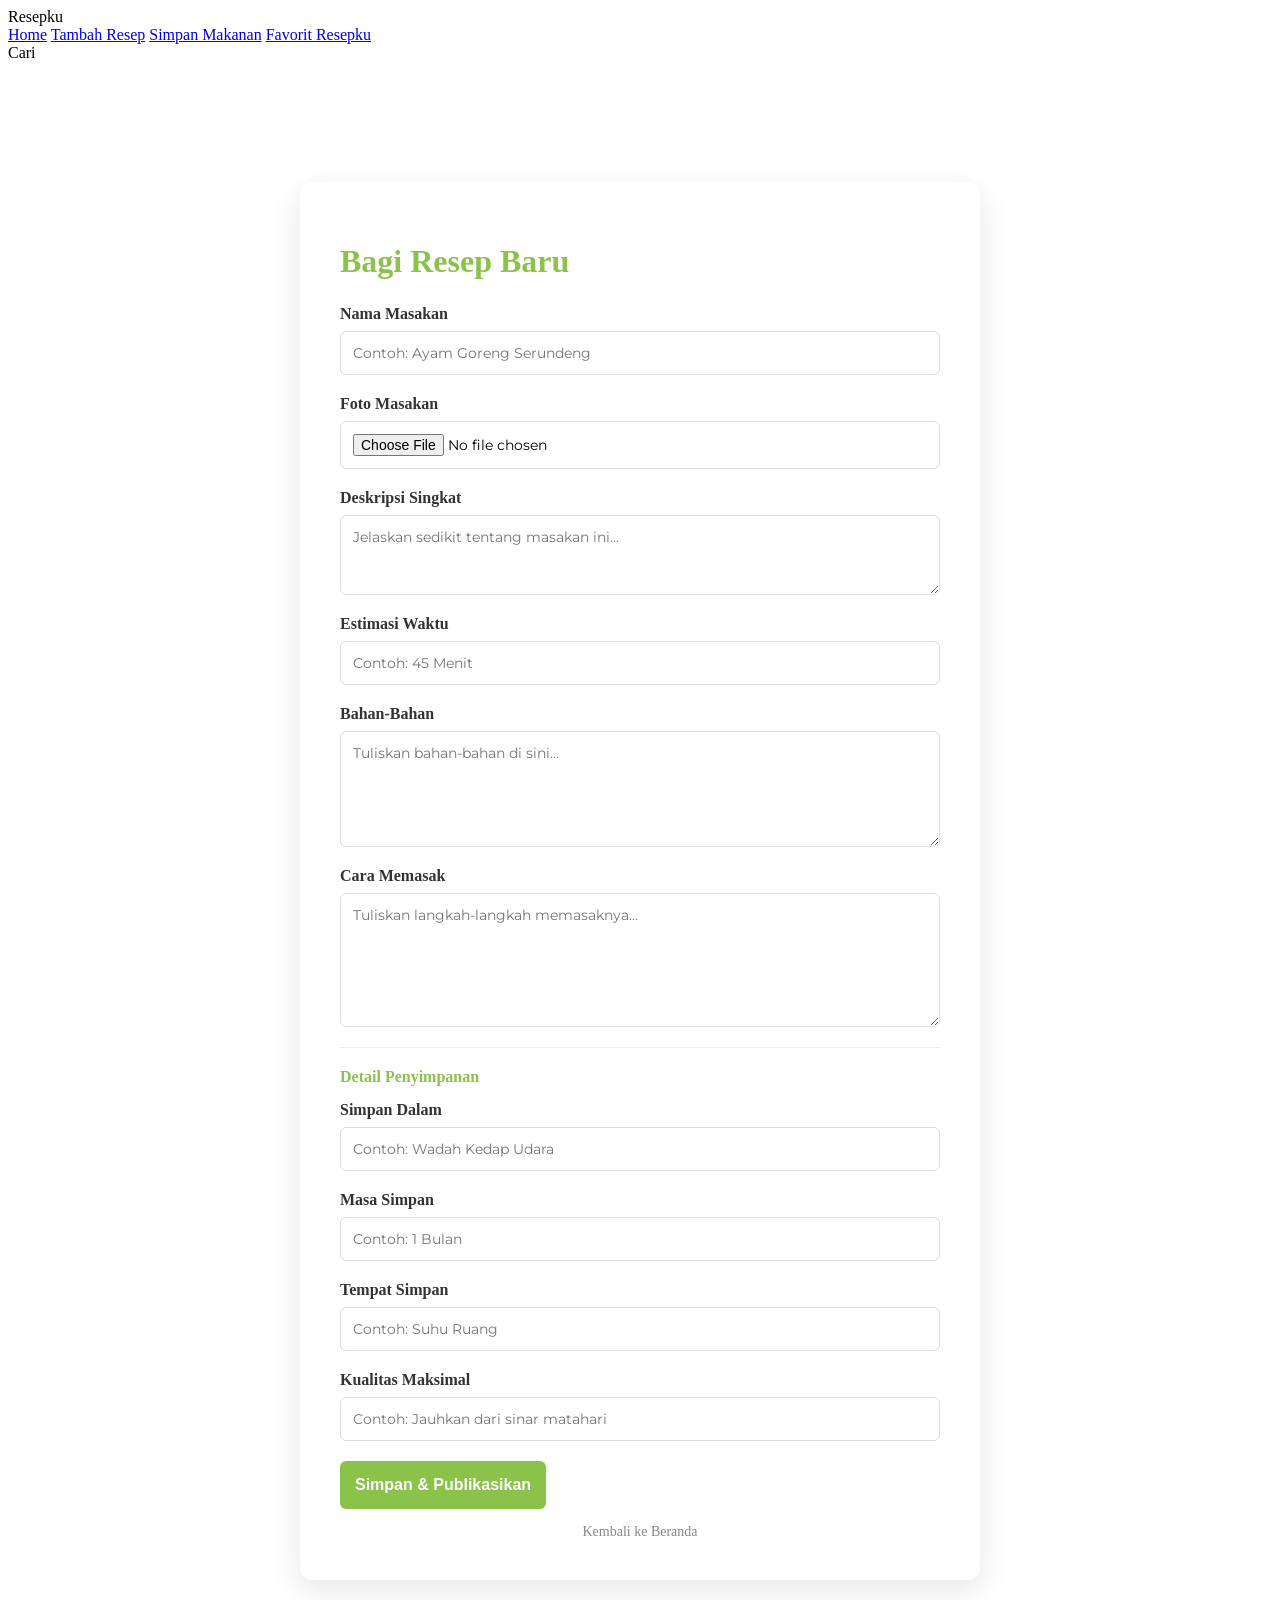
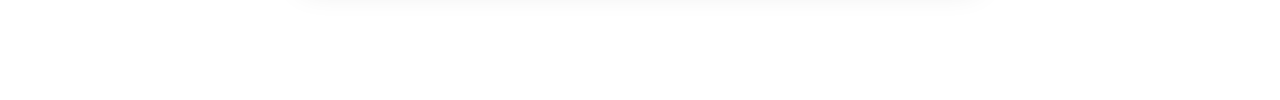
==== add.html @ d9812319 "Add files via upload" ====
<!DOCTYPE html>
<html lang="id">
<head>
    <meta charset="UTF-8">
    <meta name="viewport" content="width=device-width, initial-scale=1.0">
    <title>Bagikan Resep - Resepku</title>
    <link href="https://fonts.googleapis.com/css2?family=Montserrat:wght@500;700;800&display=swap" rel="stylesheet">
    <link rel="stylesheet" href="/static/style.css">
    <style>
        .container-add {
            max-width: 600px;
            margin: 120px auto; /* Margin atas gede biar gak ketutup navbar fixed lo */
            background: white;
            padding: 40px;
            border-radius: 12px;
            box-shadow: 0 10px 30px rgba(0,0,0,0.1);
        }
        .container-add h1 {
            color: #8BC34A;
            margin-bottom: 25px;
            font-weight: 800;
        }
        .form-group {
            margin-bottom: 20px;
            display: flex;
            flex-direction: column;
        }
        .form-group label {
            font-weight: 600;
            margin-bottom: 8px;
            color: #333;
        }
        .form-group input, .form-group textarea {
            padding: 12px;
            border: 1px solid #ddd;
            border-radius: 6px;
            font-family: 'Montserrat', sans-serif;
            font-size: 14px;
        }
        .btn-submit-resep {
            background-color: #8BC34A;
            color: white;
            padding: 15px;
            border: none;
            border-radius: 6px;
            font-weight: 800;
            cursor: pointer;
            transition: 0.3s;
            font-size: 16px;
        }
        .btn-submit-resep:hover {
            background-color: #388E3C;
        }
        .link-batal {
            display: block;
            text-align: center;
            margin-top: 15px;
            color: #888;
            text-decoration: none;
            font-size: 14px;
        }
    </style>
</head>
<body>
    <div class="nav-bar">
        <div class="logo">Resepku<br></div>
        <div class="nav-links">
            <a href="/">Home</a>
            <a href="/add-recipe" class="active-home">Tambah Resep</a>
            <a href="/Simpan-Makanan">Simpan Makanan</a>
            <a href="/favorit">Favorit Resepku</a>
            <div id="navSearchBtn" class="btn-cari-nav" onclick="window.location.href='/'">Cari</div>
        </div>
    </div>

    <div class="container-add">
        <h1>Bagi Resep Baru</h1>
        <form action="/add-recipe" method="POST" enctype="multipart/form-data">
            <div class="form-group">
                <label>Nama Masakan</label>
                <input type="text" name="title" placeholder="Contoh: Ayam Goreng Serundeng" required>
            </div>

            <div class="form-group">
                <label>Foto Masakan</label>
                <input type="file" name="image" accept="image/*" required>
            </div>

            <div class="form-group">
                <label>Deskripsi Singkat</label>
                <textarea name="desc" rows="3" placeholder="Jelaskan sedikit tentang masakan ini..." required></textarea>
            </div>

            <div class="form-group">
                <label>Estimasi Waktu</label>
                <input type="text" name="time" placeholder="Contoh: 45 Menit" required>
            </div>

            <div class="form-group">
                <label>Bahan-Bahan</label>
                <textarea name="bahan" rows="5" placeholder="Tuliskan bahan-bahan di sini..." required></textarea>
            </div>

            <div class="form-group">
                <label>Cara Memasak</label>
                <textarea name="langkah" rows="6" placeholder="Tuliskan langkah-langkah memasaknya..." required></textarea>
            </div>

            <hr style="margin-bottom: 20px; border: 0; border-top: 1px solid #eee;">
            <p style="margin-bottom: 15px; font-weight: 800; color: #8BC34A;">Detail Penyimpanan</p>

            <div class="form-group">
                <label>Simpan Dalam</label>
                <input type="text" name="simpan_dalam" placeholder="Contoh: Wadah Kedap Udara">
            </div>

            <div class="form-group">
                <label>Masa Simpan</label>
                <input type="text" name="masa_simpan" placeholder="Contoh: 1 Bulan">
            </div>

            <div class="form-group">
                <label>Tempat Simpan</label>
                <input type="text" name="tempat_simpan" placeholder="Contoh: Suhu Ruang">
            </div>

            <div class="form-group">
                <label>Kualitas Maksimal</label>
                <input type="text" name="kualitas_maksimal" placeholder="Contoh: Jauhkan dari sinar matahari">
            </div>

            <button type="submit" class="btn-submit-resep">Simpan & Publikasikan</button>
            <a href="/" class="link-batal">Kembali ke Beranda</a>
        </form>
    </div>

</body>
</html>
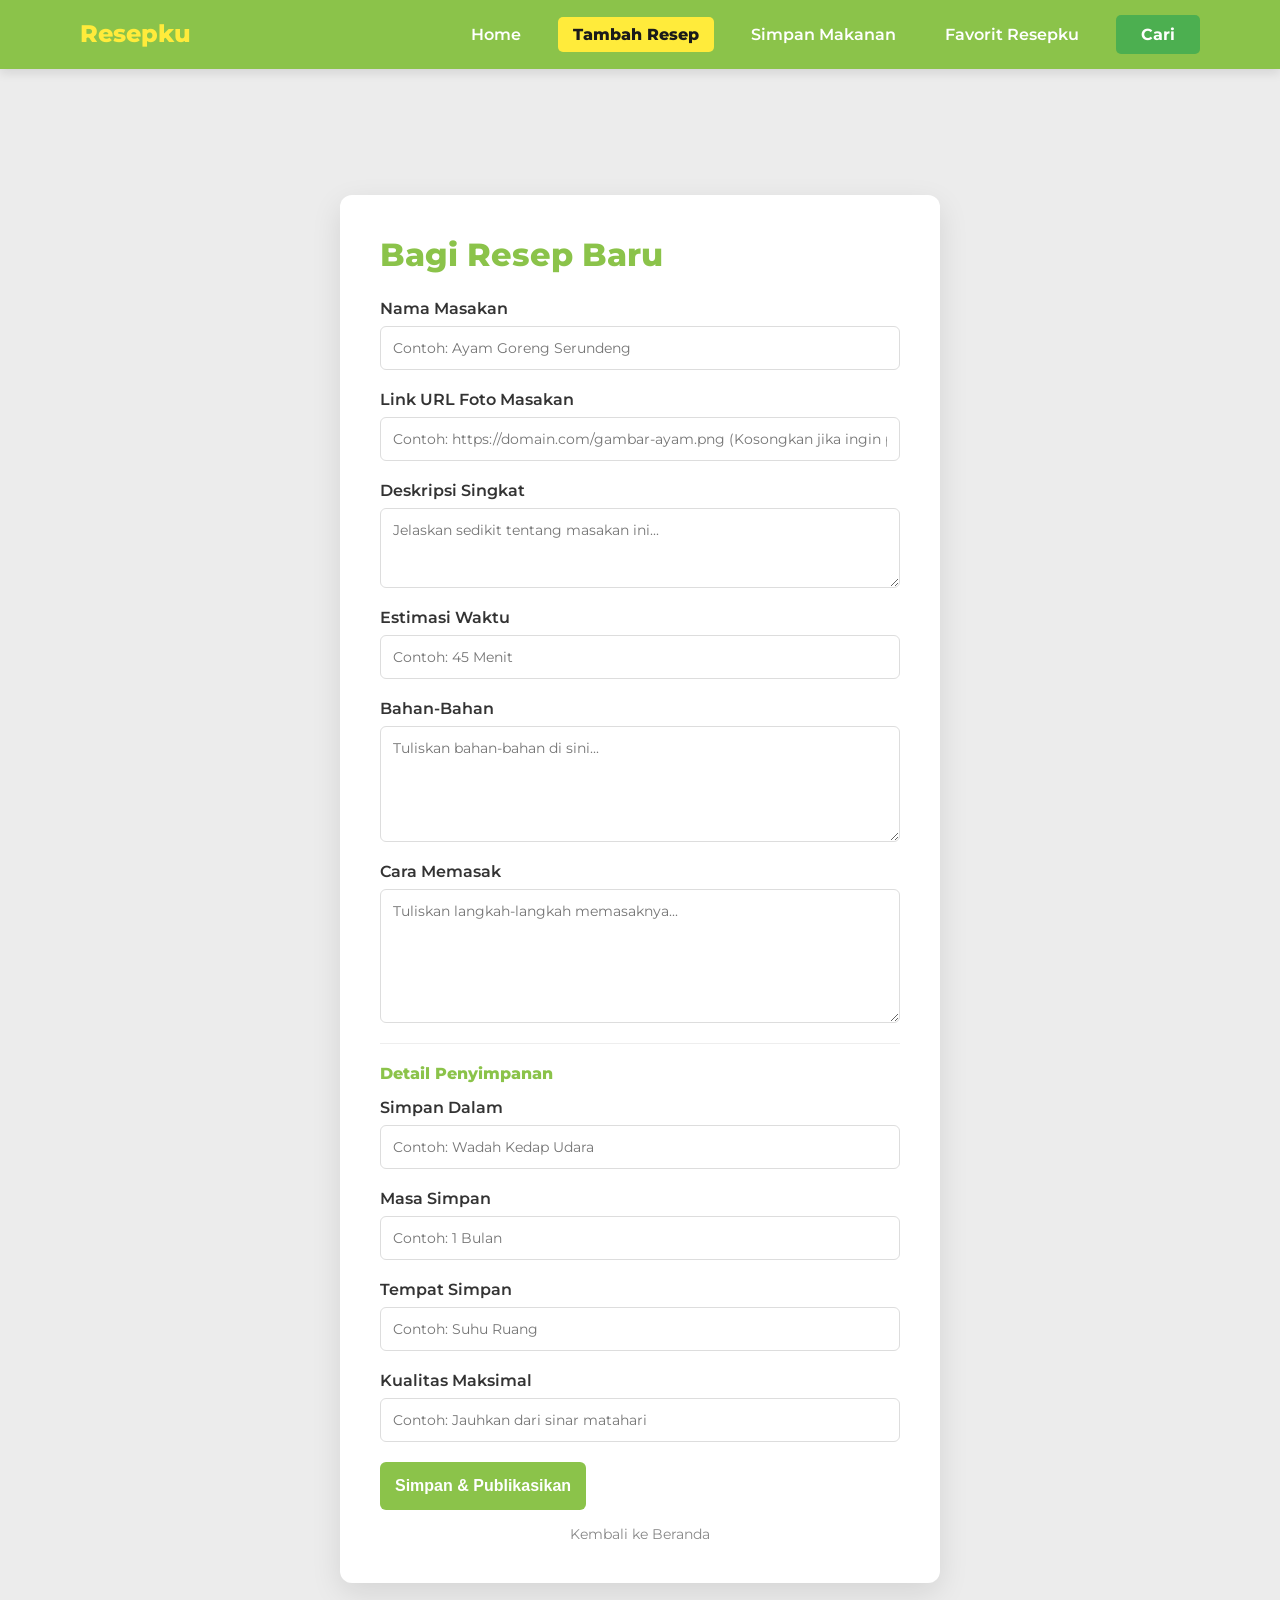
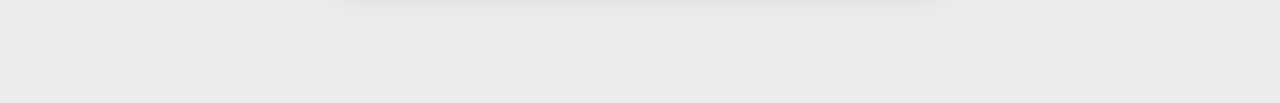
==== commit 6b1856bd: "Update add.html" ====
--- a/add.html
+++ b/add.html
@@ -75,15 +75,15 @@
 
     <div class="container-add">
         <h1>Bagi Resep Baru</h1>
-        <form action="/add-recipe" method="POST" enctype="multipart/form-data">
+        <form action="/add-recipe" method="POST">
             <div class="form-group">
                 <label>Nama Masakan</label>
                 <input type="text" name="title" placeholder="Contoh: Ayam Goreng Serundeng" required>
             </div>
 
             <div class="form-group">
-                <label>Foto Masakan</label>
-                <input type="file" name="image" accept="image/*" required>
+                <label>Link URL Foto Masakan</label>
+                <input type="text" name="image_url" placeholder="Contoh: https://domain.com/gambar-ayam.png (Kosongkan jika ingin pakai default)">
             </div>
 
             <div class="form-group">
@@ -135,4 +135,4 @@
     </div>
 
 </body>
-</html>+</html>
--- a/static/style.css
+++ b/static/style.css
@@ -0,0 +1,244 @@
+@import url('https://fonts.googleapis.com/css2?family=Montserrat:wght@500;700;800&display=swap');
+
+/* Reset dasar */
+* {
+    margin: 0;
+    padding: 0;
+    box-sizing: border-box;
+}
+
+/* Smooth Scroll buat navigasi internal bray */
+html {
+    scroll-behavior: smooth;
+}
+
+body {
+    background-color: #ECECEC;
+    font-family: 'Montserrat', sans-serif;
+    padding-top: 75px; 
+}
+
+/* Navbar */
+.nav-bar {
+    background-color: #8BC34A;
+    padding: 15px 80px;
+    display: flex;
+    justify-content: space-between;
+    align-items: center;
+    box-shadow: 0 4px 10px rgba(0,0,0,0.1);
+    position: fixed;   
+    top: 0;            
+    left: 0;           
+    width: 100%;       
+    z-index: 2000;
+}
+
+.logo {
+    color: #FFEB3B;
+    font-weight: 800;
+    font-size: 24px;
+    line-height: 1.1;
+    text-decoration: none;
+}
+
+.nav-links {
+    display: flex;
+    align-items: center;
+}
+
+.nav-links a {
+    text-decoration: none;
+    color: white; 
+    margin-right: 25px;
+    font-weight: 600;
+    padding: 8px 12px;
+    border-radius: 5px;
+    transition: 0.3s;
+}
+
+/* Hover effect buat menu biasa */
+.nav-links a:hover:not(.active-home):not(.btn-tambah-nav) {
+    background-color: rgba(255, 255, 255, 0.2);
+}
+
+/* --- LOGIKA ACTIVE (YELLOW BLOCK) --- */
+/* Biar gak gepeng, kita kasih padding dan background kuning bray */
+.nav-links a.active-home {
+    background-color: #FFEB3B;
+    color: #1A1A1A !important;
+    padding: 8px 15px;
+    font-weight: 800;
+    border-radius: 5px;
+}
+
+.btn-cari-nav {
+    display: inline-block;
+    background-color: #4CAF50;
+    color: white;
+    padding: 10px 25px;
+    border-radius: 5px;
+    cursor: pointer;
+    transition: 0.3s;
+    font-weight: 700;
+}
+
+/* --- TOMBOL FAVORIT (BINTANG) DI DALAM CARD --- */
+/* Ini yang lo cari bray, bordernya gue kasih 2px biar tegas */
+.btn-save-fav {
+    margin-top: 15px;
+    background-color: #ffffff;
+    color: #1A1A1A;
+    border: 2px solid #8BC34A; /* Border ijo tebel bray */
+    padding: 10px 15px;
+    border-radius: 6px;
+    font-weight: 800;
+    font-family: 'Montserrat', sans-serif;
+    font-size: 13px;
+    cursor: pointer;
+    transition: 0.3s;
+    display: block;
+    width: 100%;
+    text-align: center;
+}
+
+.btn-save-fav:hover {
+    background-color: #FFEB3B;
+    border-color: #FFEB3B;
+    transform: scale(1.02);
+}
+
+/* Hero Section */
+.hero {
+    background: linear-gradient(rgba(0,0,0,0.4), rgba(0,0,0,0.4)), url('/static/Background.png');
+    background-size: cover;
+    background-position: center;
+    height: 200px; 
+    padding: 0 80px;
+    color: white;
+    display: flex;
+    flex-direction: column;
+    justify-content: center;
+    position: relative;
+}
+
+.hero-title {
+    font-size: 36px; 
+    font-weight: 800;
+    margin-bottom: 5px;
+}
+
+.search-container {
+    display: flex;
+    gap: 15px;
+    margin-top: 10px;
+}
+
+.search-input {
+    width: 100%;
+    max-width: 800px; 
+    padding: 15px 15px 15px 55px; 
+    border-radius: 8px;
+    border: 2px solid transparent;
+    font-size: 16px;
+    outline: none;
+    background-image: url('/static/Kaca_pembesar.png'); 
+    background-size: 20px 20px;
+    background-position: 20px center;
+    background-repeat: no-repeat;
+    transition: 0.3s;
+}
+
+/* Text Meta di Hero */
+.popular-text {
+    position: absolute;  
+    bottom: -110px;       
+    left: 80px;          
+    color: #1A1A1A;     
+    font-size: 18px;
+    font-weight: 600;
+}
+
+/* Grid & Cards */
+.recipe-grid {
+    display: grid;
+    grid-template-columns: repeat(3, 1fr);
+    gap: 40px;
+    padding: 150px 80px 80px;
+}
+
+.recipe-card {
+    background: white;
+    border-radius: 15px;
+    overflow: hidden;
+    box-shadow: 0 5px 15px rgba(0,0,0,0.05);
+    transition: 0.3s;
+    border: 1px solid #eee;
+}
+
+.recipe-card:hover {
+    transform: translateY(-10px);
+    box-shadow: 0 15px 30px rgba(0,0,0,0.1);
+}
+
+.card-content {
+    padding: 20px;
+}
+
+.time-tag {
+    color: #4CAF50;
+    font-weight: bold;
+    margin-top: 15px;
+    font-size: 14px;
+}
+
+/* Footer Section */
+.footer {
+    background-color: #8BC34A;
+    color: white;
+    padding: 60px 80px 30px;
+    margin-top: 50px;
+    width: 100%;
+}
+
+.footer-content {
+    display: flex;
+    justify-content: space-between;
+    align-items: center;
+    border-bottom: 1px solid rgba(255, 255, 255, 0.2);
+    padding-bottom: 30px;
+}
+
+.footer-brand {
+    color: #FFEB3B;
+    font-size: 32px;
+    font-weight: 800;
+    line-height: 1;
+}
+
+.social-icons a {
+    color: white;
+    text-decoration: none;
+    margin: 0 15px;
+    font-size: 22px;
+}
+/* Tombol Cari di Hero bray */
+/* Styling tombol Cari di Hero agar kuning seperti Home */
+.btn-cari-hero {
+    background-color: #4CAF50; /* Warna kuning Home */
+    color: white;            /* Warna teks hitam biar kontras */
+    border: none;              /* Hapus border default browser */
+    padding: 0 25px;           /* Kasih ruang kiri-kanan */
+    border-radius: 8px;        /* Biar sudutnya agak bulat dikit */
+    font-family: 'Montserrat', sans-serif;
+    font-weight: 800;          /* Biar tebel kayak menu Home */
+    cursor: pointer;
+    transition: 0.3s;
+    height: 54px;              /* Samakan tinggi dengan search input */
+    font-size: 16px;
+}
+
+/* Efek pas kursor nempel */
+.btn-cari-hero:hover {
+    background-color: #4CAF50; /* Kuning agak gelap dikit pas di-hover */
+    transform: translateY(-2px); /* Efek melayang dikit bray */
+}
